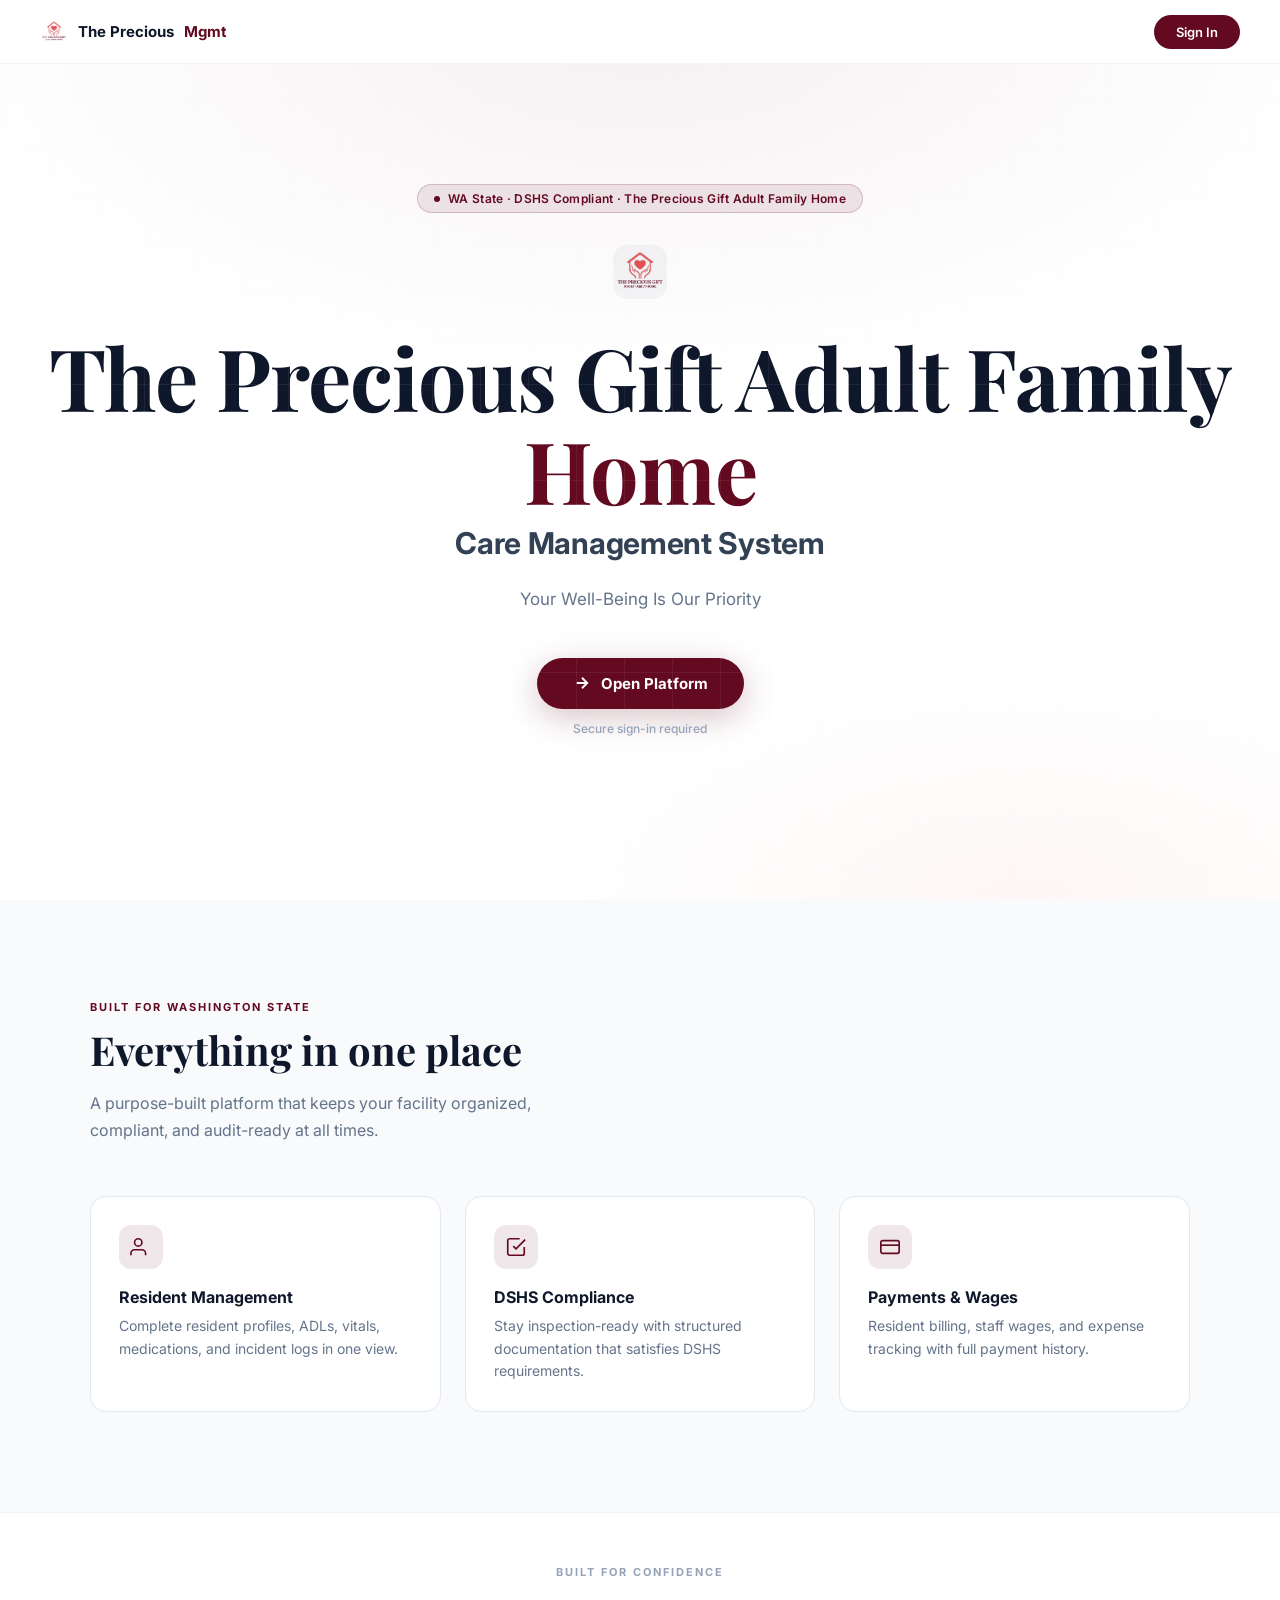
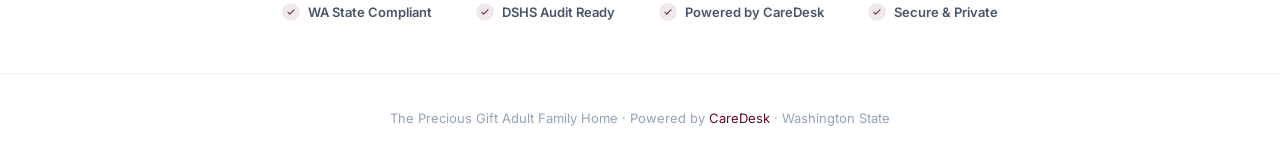
==== landing.html @ ed1f4ba2 "Add files via upload" ====
<!DOCTYPE html>
<html lang="en">
<head>
<meta charset="UTF-8">
<meta name="viewport" content="width=device-width, initial-scale=1.0">
<title>The Precious Gift Adult Family Home — Care Management System</title>
<link rel="preconnect" href="https://fonts.googleapis.com">
<link href="https://fonts.googleapis.com/css2?family=Inter:wght@300;400;500;600;700;800&family=Playfair+Display:wght@400;600;700&display=swap" rel="stylesheet">
<style>
*{box-sizing:border-box;margin:0;padding:0;}html{scroll-behavior:smooth;}
body{font-family:"Inter",system-ui,sans-serif;background:#fff;color:#0f172a;-webkit-font-smoothing:antialiased;}
:root{--p:#630a21;--s:#e25150;--pl:#630a2118;--pm:#630a2130;}
.nav{position:fixed;top:0;left:0;right:0;z-index:100;padding:0 40px;height:64px;display:flex;align-items:center;justify-content:space-between;background:rgba(255,255,255,0.93);backdrop-filter:blur(12px);border-bottom:1px solid #f1f5f9;}
.nav-brand{display:flex;align-items:center;gap:10px;font-weight:700;font-size:15px;color:#0f172a;text-decoration:none;}
.nav-brand span{color:var(--p);}
.nav-btn{background:var(--p);color:#fff;border:none;padding:9px 22px;border-radius:50px;font-size:13px;font-weight:600;cursor:pointer;font-family:inherit;text-decoration:none;transition:opacity 0.2s,transform 0.2s;display:inline-block;}
.nav-btn:hover{opacity:0.88;transform:translateY(-1px);}
.hero{min-height:100vh;display:flex;flex-direction:column;align-items:center;justify-content:center;text-align:center;padding:100px 24px 80px;position:relative;overflow:hidden;}
.hbg{position:absolute;inset:0;background:radial-gradient(ellipse 80% 60% at 50% 0%,#630a2110 0%,transparent 70%),radial-gradient(ellipse 60% 40% at 80% 100%,#e251500d 0%,transparent 60%);pointer-events:none;}
.hgrid{position:absolute;inset:0;background-image:linear-gradient(#e2e8f012 1px,transparent 1px),linear-gradient(90deg,#e2e8f012 1px,transparent 1px);background-size:48px 48px;pointer-events:none;}
.badge{display:inline-flex;align-items:center;gap:8px;background:var(--pl);border:1px solid var(--pm);color:var(--p);padding:6px 16px;border-radius:50px;font-size:12px;font-weight:600;letter-spacing:0.3px;margin-bottom:32px;}
.badge .dot{width:6px;height:6px;border-radius:50%;background:var(--p);}
.hero h1{font-family:"Playfair Display",Georgia,serif;font-size:clamp(44px,7vw,86px);font-weight:700;line-height:1.08;letter-spacing:-1px;color:#0f172a;margin-bottom:8px;}
.hsub{font-size:clamp(20px,2.5vw,30px);font-weight:700;color:#334155;margin-bottom:24px;letter-spacing:-0.3px;}
.hdesc{font-size:clamp(15px,1.6vw,17px);color:#64748b;max-width:600px;line-height:1.7;margin:0 auto 44px;}
.cta{display:inline-flex;align-items:center;gap:10px;background:var(--p);color:#fff;padding:16px 36px;border-radius:50px;font-size:15px;font-weight:700;text-decoration:none;transition:all 0.2s;box-shadow:0 8px 32px #630a2140;}
.cta:hover{transform:translateY(-2px);box-shadow:0 12px 40px #630a2155;opacity:0.92;}
.cta-note{font-size:12px;font-weight:500;color:#94a3b8;margin-top:12px;}
.feats{padding:100px 40px;background:#f8fafc;}
.feats-inner{max-width:1100px;margin:0 auto;}
.slabel{font-size:11px;font-weight:700;text-transform:uppercase;letter-spacing:2px;color:var(--p);margin-bottom:12px;}
.stitle{font-family:"Playfair Display",Georgia,serif;font-size:clamp(26px,3.2vw,40px);font-weight:700;color:#0f172a;margin-bottom:16px;line-height:1.2;}
.ssub{font-size:16px;color:#64748b;max-width:520px;line-height:1.7;margin-bottom:52px;}
.fgrid{display:grid;grid-template-columns:repeat(3,1fr);gap:24px;}
@media(max-width:800px){.fgrid{grid-template-columns:1fr;}}
.fcard{background:#fff;border:1px solid #e2e8f0;border-radius:16px;padding:28px;transition:all 0.2s;}
.fcard:hover{border-color:var(--p);box-shadow:0 8px 32px #630a2115;transform:translateY(-2px);}
.ficon{width:44px;height:44px;border-radius:12px;background:var(--pl);display:grid;place-items:center;margin-bottom:18px;}
.ficon svg{stroke:var(--p);}
.fcard h3{font-size:16px;font-weight:700;color:#0f172a;margin-bottom:8px;}
.fcard p{font-size:14px;color:#64748b;line-height:1.6;}
.trust{padding:52px 40px;border-top:1px solid #f1f5f9;border-bottom:1px solid #f1f5f9;text-align:center;}
.trust p{font-size:11px;font-weight:700;text-transform:uppercase;letter-spacing:2px;color:#94a3b8;margin-bottom:24px;}
.titems{display:flex;align-items:center;justify-content:center;gap:44px;flex-wrap:wrap;}
.titem{font-size:13px;font-weight:600;color:#475569;display:flex;align-items:center;gap:8px;}
.tcheck{width:18px;height:18px;border-radius:50%;background:var(--pl);display:grid;place-items:center;}
.tcheck svg{stroke:var(--p);}
.footer{padding:36px 40px;text-align:center;background:#fff;}
.footer p{font-size:13px;color:#94a3b8;}
.footer a{color:var(--p);text-decoration:none;}
@media(max-width:600px){.nav{padding:0 20px;}.hero{padding:90px 20px 60px;}.feats{padding:60px 20px;}.titems{gap:20px;}}
</style>
</head>
<body>
<nav class="nav">
  <a class="nav-brand" href="landing.html"><img src="[data-uri]" alt="The Precious Gift Adult Family Home" style="width:28px;height:28px;border-radius:8px;object-fit:contain;"> The Precious <span>Mgmt</span></a>
  <a class="nav-btn" href="index.html">Sign In</a>
</nav>
<section class="hero">
  <div class="hbg"></div><div class="hgrid"></div>
  <div class="badge"><span class="dot"></span>WA State · DSHS Compliant · The Precious Gift Adult Family Home</div>
  <div style="margin-bottom:28px;"><img src="[data-uri]" alt="The Precious Gift Adult Family Home" style="width:54px;height:54px;border-radius:14px;object-fit:contain;background:#f5f5f7;"></div>
  <h1>The Precious Gift Adult Family <span style="color:#630a21;">Home</span></h1>
  <div class="hsub">Care Management System</div>
  <p class="hdesc">Your Well-Being Is Our Priority</p>
  <a class="cta" href="index.html"><svg width="18" height="18" viewBox="0 0 24 24" fill="none" stroke="currentColor" stroke-width="2.5"><path d="M5 12h14M12 5l7 7-7 7"/></svg>Open Platform</a>
  <div class="cta-note">Secure sign-in required</div>
</section>
<section class="feats">
  <div class="feats-inner">
    <div class="slabel">Built for Washington State</div>
    <h2 class="stitle">Everything in one place</h2>
    <p class="ssub">A purpose-built platform that keeps your facility organized, compliant, and audit-ready at all times.</p>
    <div class="fgrid">
      <div class="fcard"><div class="ficon"><svg width="22" height="22" fill="none" stroke-width="1.8" viewBox="0 0 24 24"><path d="M17 21v-2a4 4 0 0 0-4-4H5a4 4 0 0 0-4 4v2"/><circle cx="9" cy="7" r="4"/></svg></div><h3>Resident Management</h3><p>Complete resident profiles, ADLs, vitals, medications, and incident logs in one view.</p></div>
      <div class="fcard"><div class="ficon"><svg width="22" height="22" fill="none" stroke-width="1.8" viewBox="0 0 24 24"><path d="M9 11l3 3L22 4"/><path d="M21 12v7a2 2 0 0 1-2 2H5a2 2 0 0 1-2-2V5a2 2 0 0 1 2-2h11"/></svg></div><h3>DSHS Compliance</h3><p>Stay inspection-ready with structured documentation that satisfies DSHS requirements.</p></div>
      <div class="fcard"><div class="ficon"><svg width="22" height="22" fill="none" stroke-width="1.8" viewBox="0 0 24 24"><rect x="2" y="5" width="20" height="14" rx="2"/><path d="M2 10h20"/></svg></div><h3>Payments & Wages</h3><p>Resident billing, staff wages, and expense tracking with full payment history.</p></div>
    </div>
  </div>
</section>
<div class="trust">
  <p>Built for confidence</p>
  <div class="titems">
    <div class="titem"><span class="tcheck"><svg width="10" height="10" fill="none" stroke-width="2.5" viewBox="0 0 24 24"><path d="M20 6 9 17l-5-5"/></svg></span>WA State Compliant</div>
    <div class="titem"><span class="tcheck"><svg width="10" height="10" fill="none" stroke-width="2.5" viewBox="0 0 24 24"><path d="M20 6 9 17l-5-5"/></svg></span>DSHS Audit Ready</div>
    <div class="titem"><span class="tcheck"><svg width="10" height="10" fill="none" stroke-width="2.5" viewBox="0 0 24 24"><path d="M20 6 9 17l-5-5"/></svg></span>Powered by CareDesk</div>
    <div class="titem"><span class="tcheck"><svg width="10" height="10" fill="none" stroke-width="2.5" viewBox="0 0 24 24"><path d="M20 6 9 17l-5-5"/></svg></span>Secure & Private</div>
  </div>
</div>
<footer class="footer"><p>The Precious Gift Adult Family Home · Powered by <a href="#">CareDesk</a> · Washington State</p></footer>
</body>
</html>
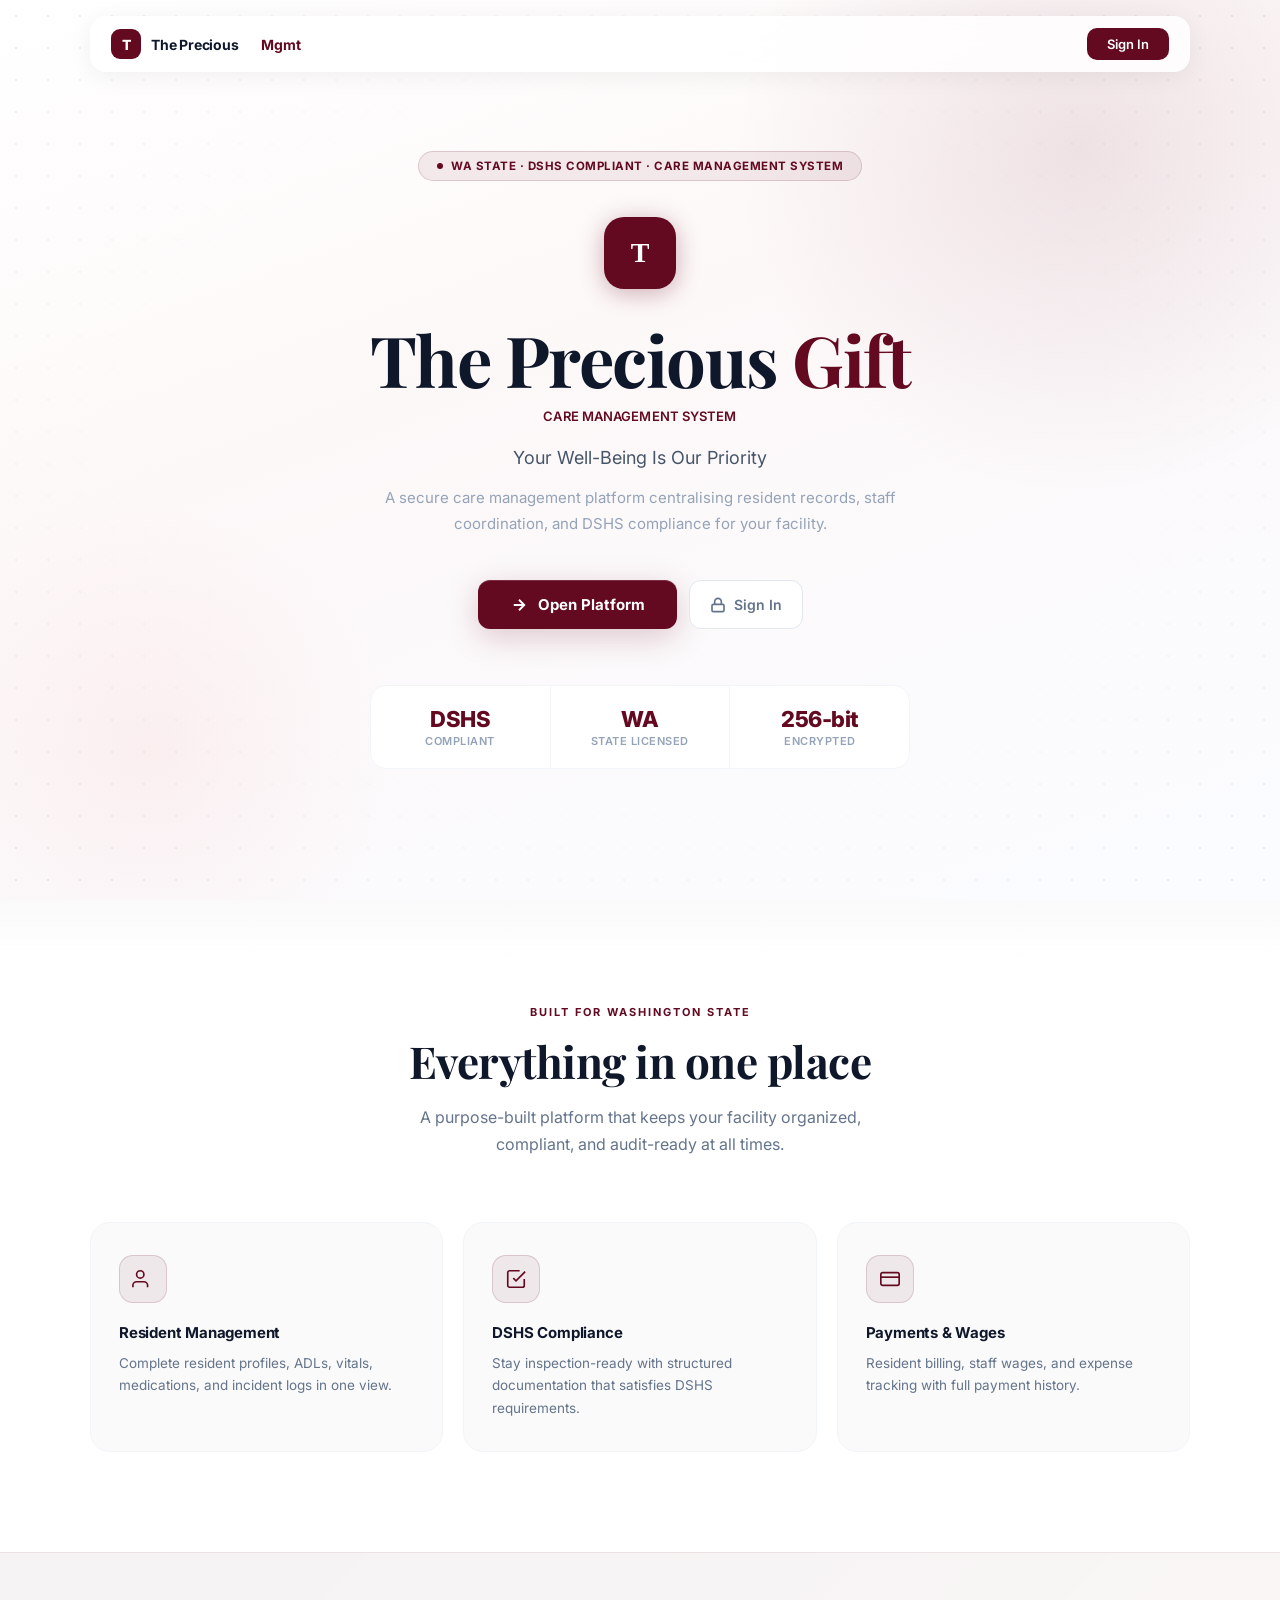
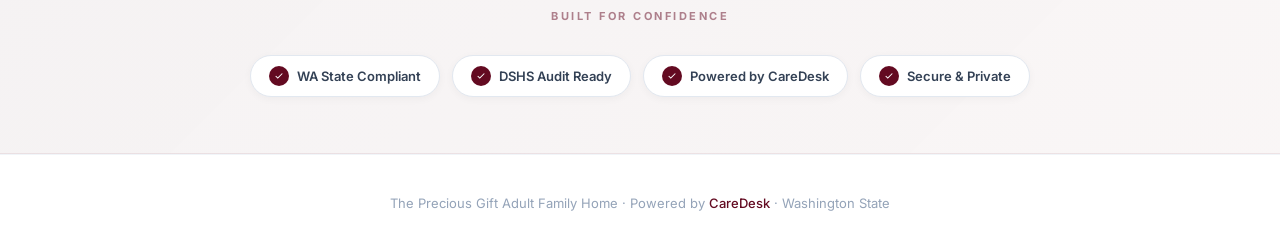
==== commit 24e190e7: "Update landing.html" ====
--- a/landing.html
+++ b/landing.html
@@ -5,72 +5,113 @@
 <meta name="viewport" content="width=device-width, initial-scale=1.0">
 <title>The Precious Gift Adult Family Home — Care Management System</title>
 <link rel="preconnect" href="https://fonts.googleapis.com">
-<link href="https://fonts.googleapis.com/css2?family=Inter:wght@300;400;500;600;700;800&family=Playfair+Display:wght@400;600;700&display=swap" rel="stylesheet">
+<link href="https://fonts.googleapis.com/css2?family=Inter:wght@300;400;500;600;700;800;900&family=Playfair+Display:ital,wght@0,400;0,600;0,700;1,400;1,600&display=swap" rel="stylesheet">
 <style>
 *{box-sizing:border-box;margin:0;padding:0;}html{scroll-behavior:smooth;}
-body{font-family:"Inter",system-ui,sans-serif;background:#fff;color:#0f172a;-webkit-font-smoothing:antialiased;}
-:root{--p:#630a21;--s:#e25150;--pl:#630a2118;--pm:#630a2130;}
-.nav{position:fixed;top:0;left:0;right:0;z-index:100;padding:0 40px;height:64px;display:flex;align-items:center;justify-content:space-between;background:rgba(255,255,255,0.93);backdrop-filter:blur(12px);border-bottom:1px solid #f1f5f9;}
-.nav-brand{display:flex;align-items:center;gap:10px;font-weight:700;font-size:15px;color:#0f172a;text-decoration:none;}
-.nav-brand span{color:var(--p);}
-.nav-btn{background:var(--p);color:#fff;border:none;padding:9px 22px;border-radius:50px;font-size:13px;font-weight:600;cursor:pointer;font-family:inherit;text-decoration:none;transition:opacity 0.2s,transform 0.2s;display:inline-block;}
-.nav-btn:hover{opacity:0.88;transform:translateY(-1px);}
-.hero{min-height:100vh;display:flex;flex-direction:column;align-items:center;justify-content:center;text-align:center;padding:100px 24px 80px;position:relative;overflow:hidden;}
-.hbg{position:absolute;inset:0;background:radial-gradient(ellipse 80% 60% at 50% 0%,#630a2110 0%,transparent 70%),radial-gradient(ellipse 60% 40% at 80% 100%,#e251500d 0%,transparent 60%);pointer-events:none;}
-.hgrid{position:absolute;inset:0;background-image:linear-gradient(#e2e8f012 1px,transparent 1px),linear-gradient(90deg,#e2e8f012 1px,transparent 1px);background-size:48px 48px;pointer-events:none;}
-.badge{display:inline-flex;align-items:center;gap:8px;background:var(--pl);border:1px solid var(--pm);color:var(--p);padding:6px 16px;border-radius:50px;font-size:12px;font-weight:600;letter-spacing:0.3px;margin-bottom:32px;}
-.badge .dot{width:6px;height:6px;border-radius:50%;background:var(--p);}
-.hero h1{font-family:"Playfair Display",Georgia,serif;font-size:clamp(44px,7vw,86px);font-weight:700;line-height:1.08;letter-spacing:-1px;color:#0f172a;margin-bottom:8px;}
-.hsub{font-size:clamp(20px,2.5vw,30px);font-weight:700;color:#334155;margin-bottom:24px;letter-spacing:-0.3px;}
-.hdesc{font-size:clamp(15px,1.6vw,17px);color:#64748b;max-width:600px;line-height:1.7;margin:0 auto 44px;}
-.cta{display:inline-flex;align-items:center;gap:10px;background:var(--p);color:#fff;padding:16px 36px;border-radius:50px;font-size:15px;font-weight:700;text-decoration:none;transition:all 0.2s;box-shadow:0 8px 32px #630a2140;}
-.cta:hover{transform:translateY(-2px);box-shadow:0 12px 40px #630a2155;opacity:0.92;}
-.cta-note{font-size:12px;font-weight:500;color:#94a3b8;margin-top:12px;}
-.feats{padding:100px 40px;background:#f8fafc;}
-.feats-inner{max-width:1100px;margin:0 auto;}
-.slabel{font-size:11px;font-weight:700;text-transform:uppercase;letter-spacing:2px;color:var(--p);margin-bottom:12px;}
-.stitle{font-family:"Playfair Display",Georgia,serif;font-size:clamp(26px,3.2vw,40px);font-weight:700;color:#0f172a;margin-bottom:16px;line-height:1.2;}
-.ssub{font-size:16px;color:#64748b;max-width:520px;line-height:1.7;margin-bottom:52px;}
-.fgrid{display:grid;grid-template-columns:repeat(3,1fr);gap:24px;}
-@media(max-width:800px){.fgrid{grid-template-columns:1fr;}}
-.fcard{background:#fff;border:1px solid #e2e8f0;border-radius:16px;padding:28px;transition:all 0.2s;}
-.fcard:hover{border-color:var(--p);box-shadow:0 8px 32px #630a2115;transform:translateY(-2px);}
-.ficon{width:44px;height:44px;border-radius:12px;background:var(--pl);display:grid;place-items:center;margin-bottom:18px;}
-.ficon svg{stroke:var(--p);}
-.fcard h3{font-size:16px;font-weight:700;color:#0f172a;margin-bottom:8px;}
-.fcard p{font-size:14px;color:#64748b;line-height:1.6;}
-.trust{padding:52px 40px;border-top:1px solid #f1f5f9;border-bottom:1px solid #f1f5f9;text-align:center;}
-.trust p{font-size:11px;font-weight:700;text-transform:uppercase;letter-spacing:2px;color:#94a3b8;margin-bottom:24px;}
-.titems{display:flex;align-items:center;justify-content:center;gap:44px;flex-wrap:wrap;}
-.titem{font-size:13px;font-weight:600;color:#475569;display:flex;align-items:center;gap:8px;}
-.tcheck{width:18px;height:18px;border-radius:50%;background:var(--pl);display:grid;place-items:center;}
-.tcheck svg{stroke:var(--p);}
-.footer{padding:36px 40px;text-align:center;background:#fff;}
+body{font-family:"Inter",system-ui,sans-serif;background:#fafafa;color:#0f172a;-webkit-font-smoothing:antialiased;overflow-x:hidden;}
+:root{--p:#630a21;--s:#e25150;--pl:#630a2112;--pm:#630a2128;}
+.nav{position:fixed;top:16px;left:50%;transform:translateX(-50%);z-index:100;width:calc(100% - 40px);max-width:1100px;padding:0 20px;height:56px;display:flex;align-items:center;justify-content:space-between;background:rgba(255,255,255,0.85);backdrop-filter:blur(20px) saturate(180%);border:1px solid rgba(255,255,255,0.6);border-radius:16px;box-shadow:0 4px 24px rgba(0,0,0,0.06);}
+.nav-brand{display:flex;align-items:center;gap:10px;font-weight:700;font-size:14px;color:#0f172a;text-decoration:none;letter-spacing:-0.2px;}
+.nav-brand .nb-name{color:#0f172a;}.nav-brand .nb-sub{color:var(--p);}
+.nav-btn{background:var(--p);color:#fff;border:none;padding:8px 20px;border-radius:10px;font-size:13px;font-weight:600;cursor:pointer;font-family:inherit;text-decoration:none;transition:all 0.2s;display:inline-block;}
+.nav-btn:hover{transform:translateY(-1px);box-shadow:0 4px 16px #630a2140;opacity:0.9;}
+.hero{min-height:100vh;display:flex;flex-direction:column;align-items:center;justify-content:center;text-align:center;padding:120px 24px 100px;position:relative;overflow:hidden;}
+.hbg{position:absolute;inset:0;background:linear-gradient(160deg,#fff 0%,#fdf8f8 40%,#fafcff 100%);pointer-events:none;}
+.horb1{position:absolute;width:700px;height:700px;border-radius:50%;background:radial-gradient(circle,#630a2118 0%,transparent 70%);top:-200px;right:-150px;pointer-events:none;}
+.horb2{position:absolute;width:500px;height:500px;border-radius:50%;background:radial-gradient(circle,#e2515010 0%,transparent 70%);bottom:-100px;left:-100px;pointer-events:none;}
+.hdots{position:absolute;inset:0;background-image:radial-gradient(circle,#630a2120 1px,transparent 1px);background-size:32px 32px;-webkit-mask-image:radial-gradient(ellipse 80% 80% at 50% 50%,transparent 40%,black 100%);mask-image:radial-gradient(ellipse 80% 80% at 50% 50%,transparent 40%,black 100%);pointer-events:none;}
+.hcontent{position:relative;z-index:1;max-width:760px;}
+.badge{display:inline-flex;align-items:center;gap:8px;background:#630a2112;border:1px solid #630a2128;color:#630a21;padding:7px 18px;border-radius:50px;font-size:11.5px;font-weight:700;letter-spacing:0.5px;margin-bottom:36px;text-transform:uppercase;}
+.badge .dot{width:6px;height:6px;border-radius:50%;background:#630a21;animation:pulse 2s infinite;}
+@keyframes pulse{0%,100%{opacity:1;transform:scale(1);}50%{opacity:0.6;transform:scale(0.85);}}
+.hlogo{margin-bottom:32px;}
+.hero h1{font-family:"Playfair Display",Georgia,serif;font-size:clamp(36px,5.5vw,72px);font-weight:700;line-height:1.1;letter-spacing:-1.5px;color:#0f172a;margin-bottom:10px;}
+.hsub{font-size:13px;font-weight:600;color:#630a21;margin-bottom:18px;letter-spacing:0.1px;text-transform:uppercase;}
+.htag{font-size:clamp(15px,1.6vw,18px);color:#475569;max-width:560px;line-height:1.75;margin:0 auto 12px;font-weight:400;}
+.hdesc{font-size:clamp(13px,1.3vw,15px);color:#94a3b8;max-width:520px;line-height:1.7;margin:0 auto 44px;font-weight:400;}
+.cta-wrap{display:flex;align-items:center;gap:12px;justify-content:center;flex-wrap:wrap;}
+.cta{display:inline-flex;align-items:center;gap:10px;background:#630a21;color:#fff;padding:15px 32px;border-radius:12px;font-size:15px;font-weight:700;text-decoration:none;transition:all 0.25s;box-shadow:0 8px 32px #630a2135,inset 0 1px 0 rgba(255,255,255,0.15);}
+.cta:hover{transform:translateY(-2px);box-shadow:0 14px 40px #630a2150;}
+.cta svg{transition:transform 0.2s;}.cta:hover svg{transform:translateX(4px);}
+.cta2{display:inline-flex;align-items:center;gap:8px;color:#64748b;font-size:14px;font-weight:600;text-decoration:none;padding:15px 20px;border-radius:12px;border:1.5px solid #e2e8f0;background:#fff;transition:all 0.2s;}
+.cta2:hover{border-color:#630a21;color:#630a21;transform:translateY(-2px);}
+.stats{position:relative;z-index:1;display:flex;align-items:center;justify-content:center;gap:0;margin-top:56px;background:#fff;border:1px solid #f1f5f9;border-radius:16px;padding:0;overflow:hidden;max-width:600px;width:100%;}
+.stat{flex:1;padding:20px 16px;text-align:center;border-right:1px solid #f1f5f9;}
+.stat:last-child{border-right:none;}
+.stat-n{font-size:22px;font-weight:800;color:#630a21;letter-spacing:-0.5px;}
+.stat-l{font-size:11px;color:#94a3b8;font-weight:600;text-transform:uppercase;letter-spacing:0.5px;margin-top:2px;}
+.feats{padding:100px 24px;background:#fff;position:relative;}
+.feats::before{content:"";position:absolute;inset:0;background:linear-gradient(180deg,#fafafa 0%,#fff 60px);pointer-events:none;}
+.feats-inner{max-width:1100px;margin:0 auto;position:relative;}
+.fhead{text-align:center;margin-bottom:64px;}
+.slabel{display:inline-flex;align-items:center;gap:8px;font-size:11px;font-weight:700;text-transform:uppercase;letter-spacing:2px;color:#630a21;margin-bottom:16px;}
+.stitle{font-family:"Playfair Display",Georgia,serif;font-size:clamp(28px,3.5vw,44px);font-weight:700;color:#0f172a;margin-bottom:16px;line-height:1.2;letter-spacing:-0.5px;}
+.ssub{font-size:16px;color:#64748b;max-width:500px;line-height:1.7;margin:0 auto;}
+.fgrid{display:grid;grid-template-columns:repeat(3,1fr);gap:20px;}
+@media(max-width:860px){.fgrid{grid-template-columns:1fr 1fr;}}
+@media(max-width:560px){.fgrid{grid-template-columns:1fr;}}
+.fcard{background:#fafafa;border:1px solid #f1f5f9;border-radius:20px;padding:32px 28px;transition:all 0.25s;position:relative;overflow:hidden;}
+.fcard::before{content:"";position:absolute;inset:0;background:linear-gradient(135deg,#630a2106 0%,transparent 60%);opacity:0;transition:opacity 0.25s;}
+.fcard:hover{border-color:#630a2128;box-shadow:0 12px 40px #630a2110;transform:translateY(-3px);}
+.fcard:hover::before{opacity:1;}
+.ficon{width:48px;height:48px;border-radius:14px;background:#630a2112;border:1px solid #630a2128;display:grid;place-items:center;margin-bottom:20px;}
+.ficon svg{stroke:#630a21;}
+.fcard h3{font-size:15px;font-weight:700;color:#0f172a;margin-bottom:10px;letter-spacing:-0.2px;}
+.fcard p{font-size:13.5px;color:#64748b;line-height:1.65;}
+.trust{background:linear-gradient(135deg,#630a2108 0%,#e2515006 100%);border-top:1px solid #630a2114;border-bottom:1px solid #630a2114;padding:56px 24px;}
+.trust-inner{max-width:900px;margin:0 auto;text-align:center;}
+.trust-label{font-size:11px;font-weight:700;text-transform:uppercase;letter-spacing:2.5px;color:#630a2180;margin-bottom:32px;}
+.titems{display:flex;align-items:center;justify-content:center;gap:12px;flex-wrap:wrap;}
+.titem{font-size:13px;font-weight:600;color:#334155;display:flex;align-items:center;gap:8px;background:#fff;padding:10px 18px;border-radius:50px;border:1px solid #e2e8f0;box-shadow:0 2px 8px rgba(0,0,0,0.04);}
+.tcheck{width:20px;height:20px;border-radius:50%;background:#630a21;display:grid;place-items:center;flex-shrink:0;}
+.tcheck svg{stroke:#fff;}
+.footer{padding:40px 24px;text-align:center;background:#fff;border-top:1px solid #f1f5f9;}
 .footer p{font-size:13px;color:#94a3b8;}
-.footer a{color:var(--p);text-decoration:none;}
-@media(max-width:600px){.nav{padding:0 20px;}.hero{padding:90px 20px 60px;}.feats{padding:60px 20px;}.titems{gap:20px;}}
+.footer a{color:#630a21;text-decoration:none;font-weight:500;}
 </style>
 </head>
 <body>
 <nav class="nav">
-  <a class="nav-brand" href="landing.html"><img src="[data-uri]" alt="The Precious Gift Adult Family Home" style="width:28px;height:28px;border-radius:8px;object-fit:contain;"> The Precious <span>Mgmt</span></a>
+  <a class="nav-brand" href="landing.html">
+    <div style="width:30px;height:30px;border-radius:9px;background:#630a21;color:#fff;display:grid;place-items:center;font-size:14px;font-weight:800;">T</div>
+    <span class="nb-name">The Precious</span>&nbsp;<span class="nb-sub">Mgmt</span>
+  </a>
   <a class="nav-btn" href="index.html">Sign In</a>
 </nav>
+
 <section class="hero">
-  <div class="hbg"></div><div class="hgrid"></div>
-  <div class="badge"><span class="dot"></span>WA State · DSHS Compliant · The Precious Gift Adult Family Home</div>
-  <div style="margin-bottom:28px;"><img src="[data-uri]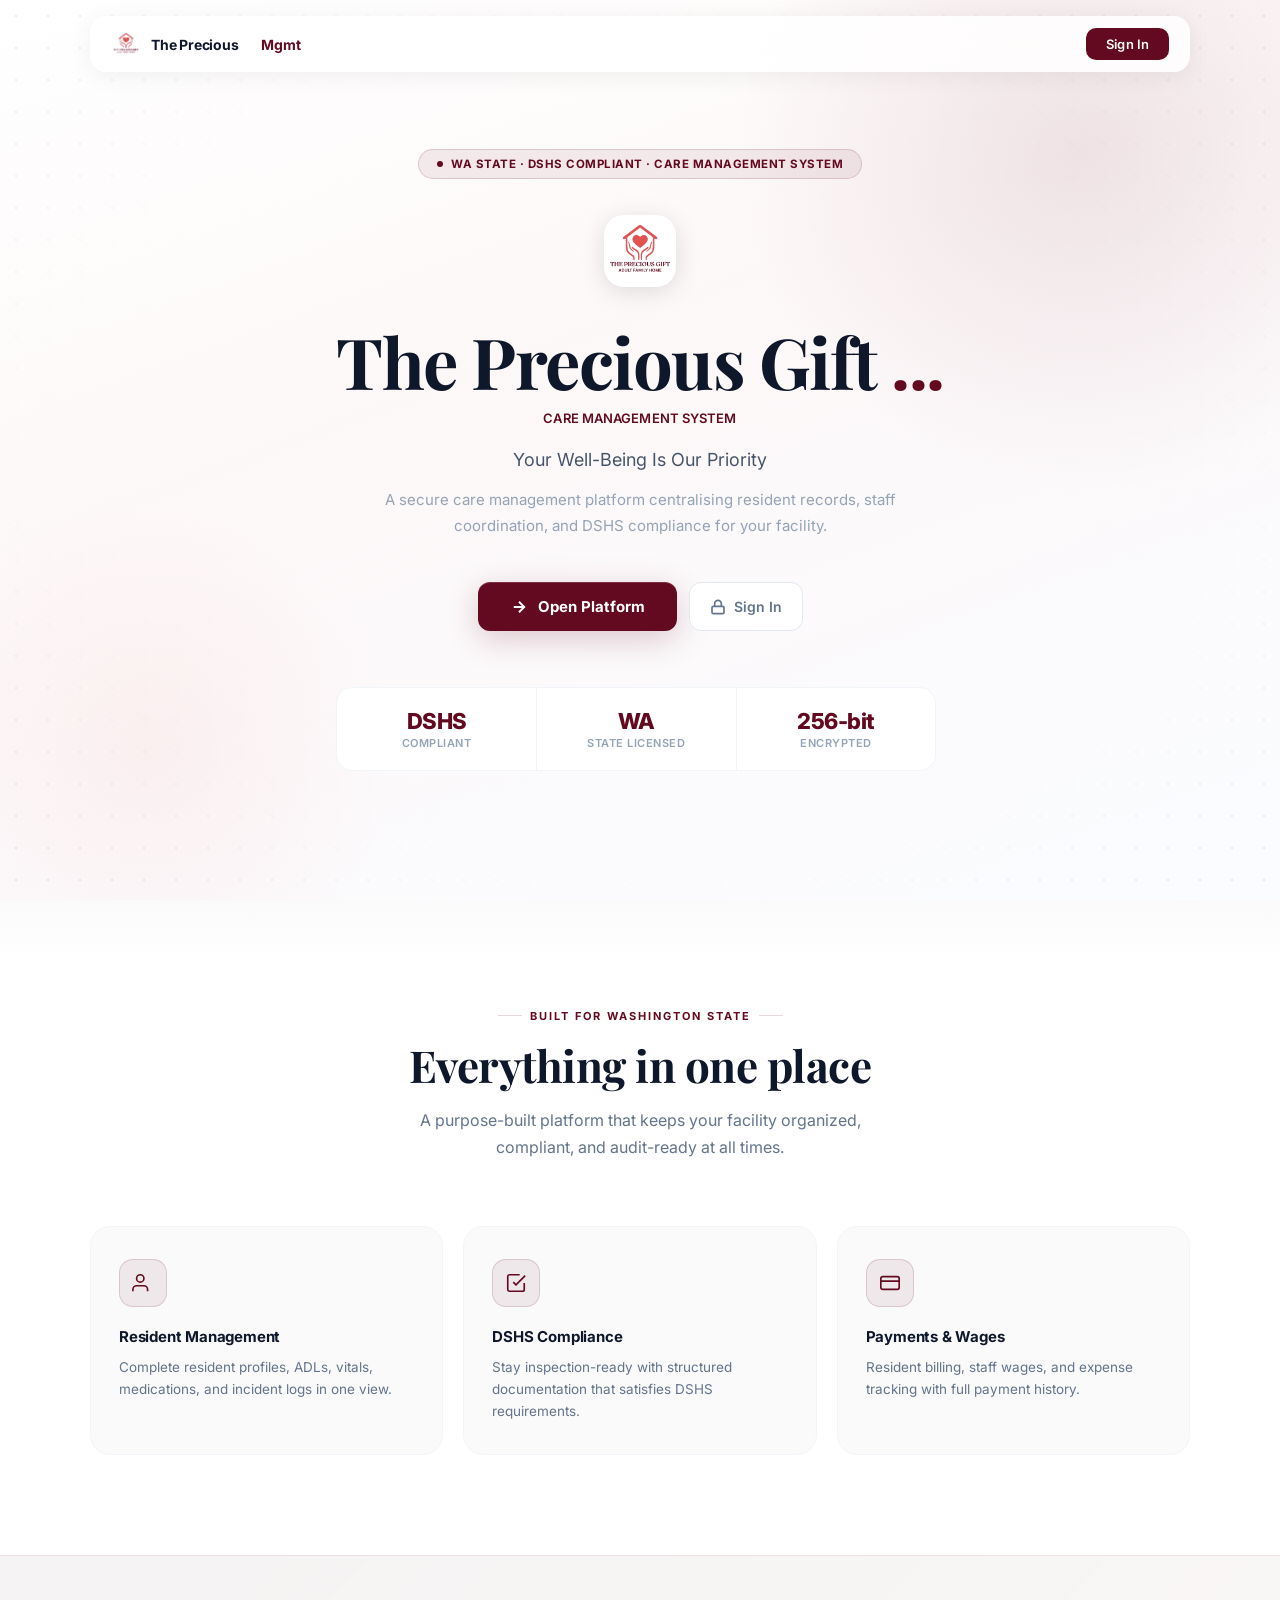
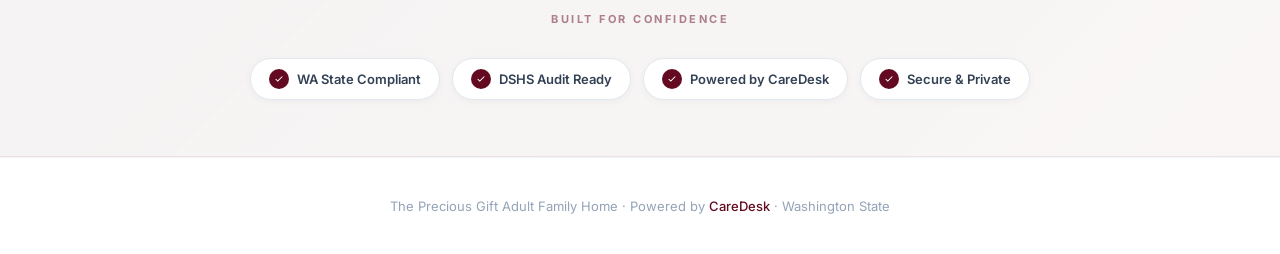
==== commit 9676ff34: "Add files via upload" ====
--- a/landing.html
+++ b/landing.html
@@ -9,42 +9,44 @@
 <style>
 *{box-sizing:border-box;margin:0;padding:0;}html{scroll-behavior:smooth;}
 body{font-family:"Inter",system-ui,sans-serif;background:#fafafa;color:#0f172a;-webkit-font-smoothing:antialiased;overflow-x:hidden;}
-:root{--p:#630a21;--s:#e25150;--pl:#630a2112;--pm:#630a2128;}
+:root{--p:#630a21;--s:#e25150;--pl:#630a2112;--pm:#630a2128;--px:#630a2108;}
 .nav{position:fixed;top:16px;left:50%;transform:translateX(-50%);z-index:100;width:calc(100% - 40px);max-width:1100px;padding:0 20px;height:56px;display:flex;align-items:center;justify-content:space-between;background:rgba(255,255,255,0.85);backdrop-filter:blur(20px) saturate(180%);border:1px solid rgba(255,255,255,0.6);border-radius:16px;box-shadow:0 4px 24px rgba(0,0,0,0.06);}
 .nav-brand{display:flex;align-items:center;gap:10px;font-weight:700;font-size:14px;color:#0f172a;text-decoration:none;letter-spacing:-0.2px;}
 .nav-brand .nb-name{color:#0f172a;}.nav-brand .nb-sub{color:var(--p);}
-.nav-btn{background:var(--p);color:#fff;border:none;padding:8px 20px;border-radius:10px;font-size:13px;font-weight:600;cursor:pointer;font-family:inherit;text-decoration:none;transition:all 0.2s;display:inline-block;}
+.nav-btn{background:var(--p);color:#fff;border:none;padding:8px 20px;border-radius:10px;font-size:13px;font-weight:600;cursor:pointer;font-family:inherit;text-decoration:none;transition:all 0.2s;display:inline-block;letter-spacing:0.1px;}
 .nav-btn:hover{transform:translateY(-1px);box-shadow:0 4px 16px #630a2140;opacity:0.9;}
 .hero{min-height:100vh;display:flex;flex-direction:column;align-items:center;justify-content:center;text-align:center;padding:120px 24px 100px;position:relative;overflow:hidden;}
 .hbg{position:absolute;inset:0;background:linear-gradient(160deg,#fff 0%,#fdf8f8 40%,#fafcff 100%);pointer-events:none;}
 .horb1{position:absolute;width:700px;height:700px;border-radius:50%;background:radial-gradient(circle,#630a2118 0%,transparent 70%);top:-200px;right:-150px;pointer-events:none;}
 .horb2{position:absolute;width:500px;height:500px;border-radius:50%;background:radial-gradient(circle,#e2515010 0%,transparent 70%);bottom:-100px;left:-100px;pointer-events:none;}
-.hdots{position:absolute;inset:0;background-image:radial-gradient(circle,#630a2120 1px,transparent 1px);background-size:32px 32px;-webkit-mask-image:radial-gradient(ellipse 80% 80% at 50% 50%,transparent 40%,black 100%);mask-image:radial-gradient(ellipse 80% 80% at 50% 50%,transparent 40%,black 100%);pointer-events:none;}
+.hdots{position:absolute;inset:0;background-image:radial-gradient(circle,#630a2120 1px,transparent 1px);background-size:32px 32px;mask-image:radial-gradient(ellipse 80% 80% at 50% 50%,transparent 40%,black 100%);pointer-events:none;}
 .hcontent{position:relative;z-index:1;max-width:760px;}
-.badge{display:inline-flex;align-items:center;gap:8px;background:#630a2112;border:1px solid #630a2128;color:#630a21;padding:7px 18px;border-radius:50px;font-size:11.5px;font-weight:700;letter-spacing:0.5px;margin-bottom:36px;text-transform:uppercase;}
-.badge .dot{width:6px;height:6px;border-radius:50%;background:#630a21;animation:pulse 2s infinite;}
+.badge{display:inline-flex;align-items:center;gap:8px;background:var(--pl);border:1px solid var(--pm);color:var(--p);padding:7px 18px;border-radius:50px;font-size:11.5px;font-weight:700;letter-spacing:0.5px;margin-bottom:36px;text-transform:uppercase;}
+.badge .dot{width:6px;height:6px;border-radius:50%;background:var(--p);animation:pulse 2s infinite;}
 @keyframes pulse{0%,100%{opacity:1;transform:scale(1);}50%{opacity:0.6;transform:scale(0.85);}}
 .hlogo{margin-bottom:32px;}
 .hero h1{font-family:"Playfair Display",Georgia,serif;font-size:clamp(36px,5.5vw,72px);font-weight:700;line-height:1.1;letter-spacing:-1.5px;color:#0f172a;margin-bottom:10px;}
-.hsub{font-size:13px;font-weight:600;color:#630a21;margin-bottom:18px;letter-spacing:0.1px;text-transform:uppercase;}
+.hsub{font-size:clamp(14px,1.8vw,18px);font-weight:600;color:var(--p);margin-bottom:18px;letter-spacing:0.1px;text-transform:uppercase;font-size:13px;}
 .htag{font-size:clamp(15px,1.6vw,18px);color:#475569;max-width:560px;line-height:1.75;margin:0 auto 12px;font-weight:400;}
 .hdesc{font-size:clamp(13px,1.3vw,15px);color:#94a3b8;max-width:520px;line-height:1.7;margin:0 auto 44px;font-weight:400;}
 .cta-wrap{display:flex;align-items:center;gap:12px;justify-content:center;flex-wrap:wrap;}
-.cta{display:inline-flex;align-items:center;gap:10px;background:#630a21;color:#fff;padding:15px 32px;border-radius:12px;font-size:15px;font-weight:700;text-decoration:none;transition:all 0.25s;box-shadow:0 8px 32px #630a2135,inset 0 1px 0 rgba(255,255,255,0.15);}
+.cta{display:inline-flex;align-items:center;gap:10px;background:var(--p);color:#fff;padding:15px 32px;border-radius:12px;font-size:15px;font-weight:700;text-decoration:none;transition:all 0.25s;box-shadow:0 8px 32px #630a2135,inset 0 1px 0 rgba(255,255,255,0.15);}
 .cta:hover{transform:translateY(-2px);box-shadow:0 14px 40px #630a2150;}
-.cta svg{transition:transform 0.2s;}.cta:hover svg{transform:translateX(4px);}
+.cta svg{transition:transform 0.2s;}
+.cta:hover svg{transform:translateX(4px);}
 .cta2{display:inline-flex;align-items:center;gap:8px;color:#64748b;font-size:14px;font-weight:600;text-decoration:none;padding:15px 20px;border-radius:12px;border:1.5px solid #e2e8f0;background:#fff;transition:all 0.2s;}
-.cta2:hover{border-color:#630a21;color:#630a21;transform:translateY(-2px);}
+.cta2:hover{border-color:var(--p);color:var(--p);transform:translateY(-2px);}
 .stats{position:relative;z-index:1;display:flex;align-items:center;justify-content:center;gap:0;margin-top:56px;background:#fff;border:1px solid #f1f5f9;border-radius:16px;padding:0;overflow:hidden;max-width:600px;width:100%;}
 .stat{flex:1;padding:20px 16px;text-align:center;border-right:1px solid #f1f5f9;}
 .stat:last-child{border-right:none;}
-.stat-n{font-size:22px;font-weight:800;color:#630a21;letter-spacing:-0.5px;}
+.stat-n{font-size:22px;font-weight:800;color:var(--p);letter-spacing:-0.5px;}
 .stat-l{font-size:11px;color:#94a3b8;font-weight:600;text-transform:uppercase;letter-spacing:0.5px;margin-top:2px;}
 .feats{padding:100px 24px;background:#fff;position:relative;}
 .feats::before{content:"";position:absolute;inset:0;background:linear-gradient(180deg,#fafafa 0%,#fff 60px);pointer-events:none;}
 .feats-inner{max-width:1100px;margin:0 auto;position:relative;}
 .fhead{text-align:center;margin-bottom:64px;}
-.slabel{display:inline-flex;align-items:center;gap:8px;font-size:11px;font-weight:700;text-transform:uppercase;letter-spacing:2px;color:#630a21;margin-bottom:16px;}
+.slabel{display:inline-flex;align-items:center;gap:8px;font-size:11px;font-weight:700;text-transform:uppercase;letter-spacing:2px;color:var(--p);margin-bottom:16px;}
+.slabel::before,.slabel::after{content:"";flex:1;height:1px;background:var(--pm);width:24px;}
 .stitle{font-family:"Playfair Display",Georgia,serif;font-size:clamp(28px,3.5vw,44px);font-weight:700;color:#0f172a;margin-bottom:16px;line-height:1.2;letter-spacing:-0.5px;}
 .ssub{font-size:16px;color:#64748b;max-width:500px;line-height:1.7;margin:0 auto;}
 .fgrid{display:grid;grid-template-columns:repeat(3,1fr);gap:20px;}
@@ -52,10 +54,10 @@
 @media(max-width:560px){.fgrid{grid-template-columns:1fr;}}
 .fcard{background:#fafafa;border:1px solid #f1f5f9;border-radius:20px;padding:32px 28px;transition:all 0.25s;position:relative;overflow:hidden;}
 .fcard::before{content:"";position:absolute;inset:0;background:linear-gradient(135deg,#630a2106 0%,transparent 60%);opacity:0;transition:opacity 0.25s;}
-.fcard:hover{border-color:#630a2128;box-shadow:0 12px 40px #630a2110;transform:translateY(-3px);}
+.fcard:hover{border-color:var(--pm);box-shadow:0 12px 40px #630a2110;transform:translateY(-3px);}
 .fcard:hover::before{opacity:1;}
-.ficon{width:48px;height:48px;border-radius:14px;background:#630a2112;border:1px solid #630a2128;display:grid;place-items:center;margin-bottom:20px;}
-.ficon svg{stroke:#630a21;}
+.ficon{width:48px;height:48px;border-radius:14px;background:var(--pl);border:1px solid var(--pm);display:grid;place-items:center;margin-bottom:20px;}
+.ficon svg{stroke:var(--p);}
 .fcard h3{font-size:15px;font-weight:700;color:#0f172a;margin-bottom:10px;letter-spacing:-0.2px;}
 .fcard p{font-size:13.5px;color:#64748b;line-height:1.65;}
 .trust{background:linear-gradient(135deg,#630a2108 0%,#e2515006 100%);border-top:1px solid #630a2114;border-bottom:1px solid #630a2114;padding:56px 24px;}
@@ -63,22 +65,20 @@
 .trust-label{font-size:11px;font-weight:700;text-transform:uppercase;letter-spacing:2.5px;color:#630a2180;margin-bottom:32px;}
 .titems{display:flex;align-items:center;justify-content:center;gap:12px;flex-wrap:wrap;}
 .titem{font-size:13px;font-weight:600;color:#334155;display:flex;align-items:center;gap:8px;background:#fff;padding:10px 18px;border-radius:50px;border:1px solid #e2e8f0;box-shadow:0 2px 8px rgba(0,0,0,0.04);}
-.tcheck{width:20px;height:20px;border-radius:50%;background:#630a21;display:grid;place-items:center;flex-shrink:0;}
+.tcheck{width:20px;height:20px;border-radius:50%;background:var(--p);display:grid;place-items:center;flex-shrink:0;}
 .tcheck svg{stroke:#fff;}
 .footer{padding:40px 24px;text-align:center;background:#fff;border-top:1px solid #f1f5f9;}
 .footer p{font-size:13px;color:#94a3b8;}
-.footer a{color:#630a21;text-decoration:none;font-weight:500;}
+.footer a{color:var(--p);text-decoration:none;font-weight:500;}
+.footer a:hover{text-decoration:underline;}
+@media(max-width:600px){.nav{top:8px;width:calc(100% - 16px);}.stats{flex-direction:column;}.stat{border-right:none;border-bottom:1px solid #f1f5f9;}.stat:last-child{border-bottom:none;}.cta-wrap{flex-direction:column;align-items:center;}.titems{gap:8px;}}
 </style>
 </head>
 <body>
 <nav class="nav">
-  <a class="nav-brand" href="landing.html">
-    <div style="width:30px;height:30px;border-radius:9px;background:#630a21;color:#fff;display:grid;place-items:center;font-size:14px;font-weight:800;">T</div>
-    <span class="nb-name">The Precious</span>&nbsp;<span class="nb-sub">Mgmt</span>
-  </a>
+  <a class="nav-brand" href="landing.html"><img src="[data-uri]" alt="The Precious Gift Adult Family Home" style="width:30px;height:30px;border-radius:9px;object-fit:contain;"> <span class="nb-name">The Precious</span>&nbsp;<span class="nb-sub">Mgmt</span></a>
   <a class="nav-btn" href="index.html">Sign In</a>
 </nav>
-
 <section class="hero">
   <div class="hbg"></div>
   <div class="horb1"></div>
@@ -86,10 +86,8 @@
   <div class="hdots"></div>
   <div class="hcontent">
     <div class="badge"><span class="dot"></span>WA State · DSHS Compliant · Care Management System</div>
-    <div class="hlogo">
-      <div style="width:72px;height:72px;border-radius:20px;background:#630a21;color:#fff;display:grid;place-items:center;font-size:28px;font-weight:800;font-family:Georgia,serif;box-shadow:0 4px 24px #630a2150;margin:0 auto;">T</div>
-    </div>
-    <h1>The Precious <span style="color:#630a21;">Gift</span></h1>
+    <div class="hlogo"><img src="[data-uri]